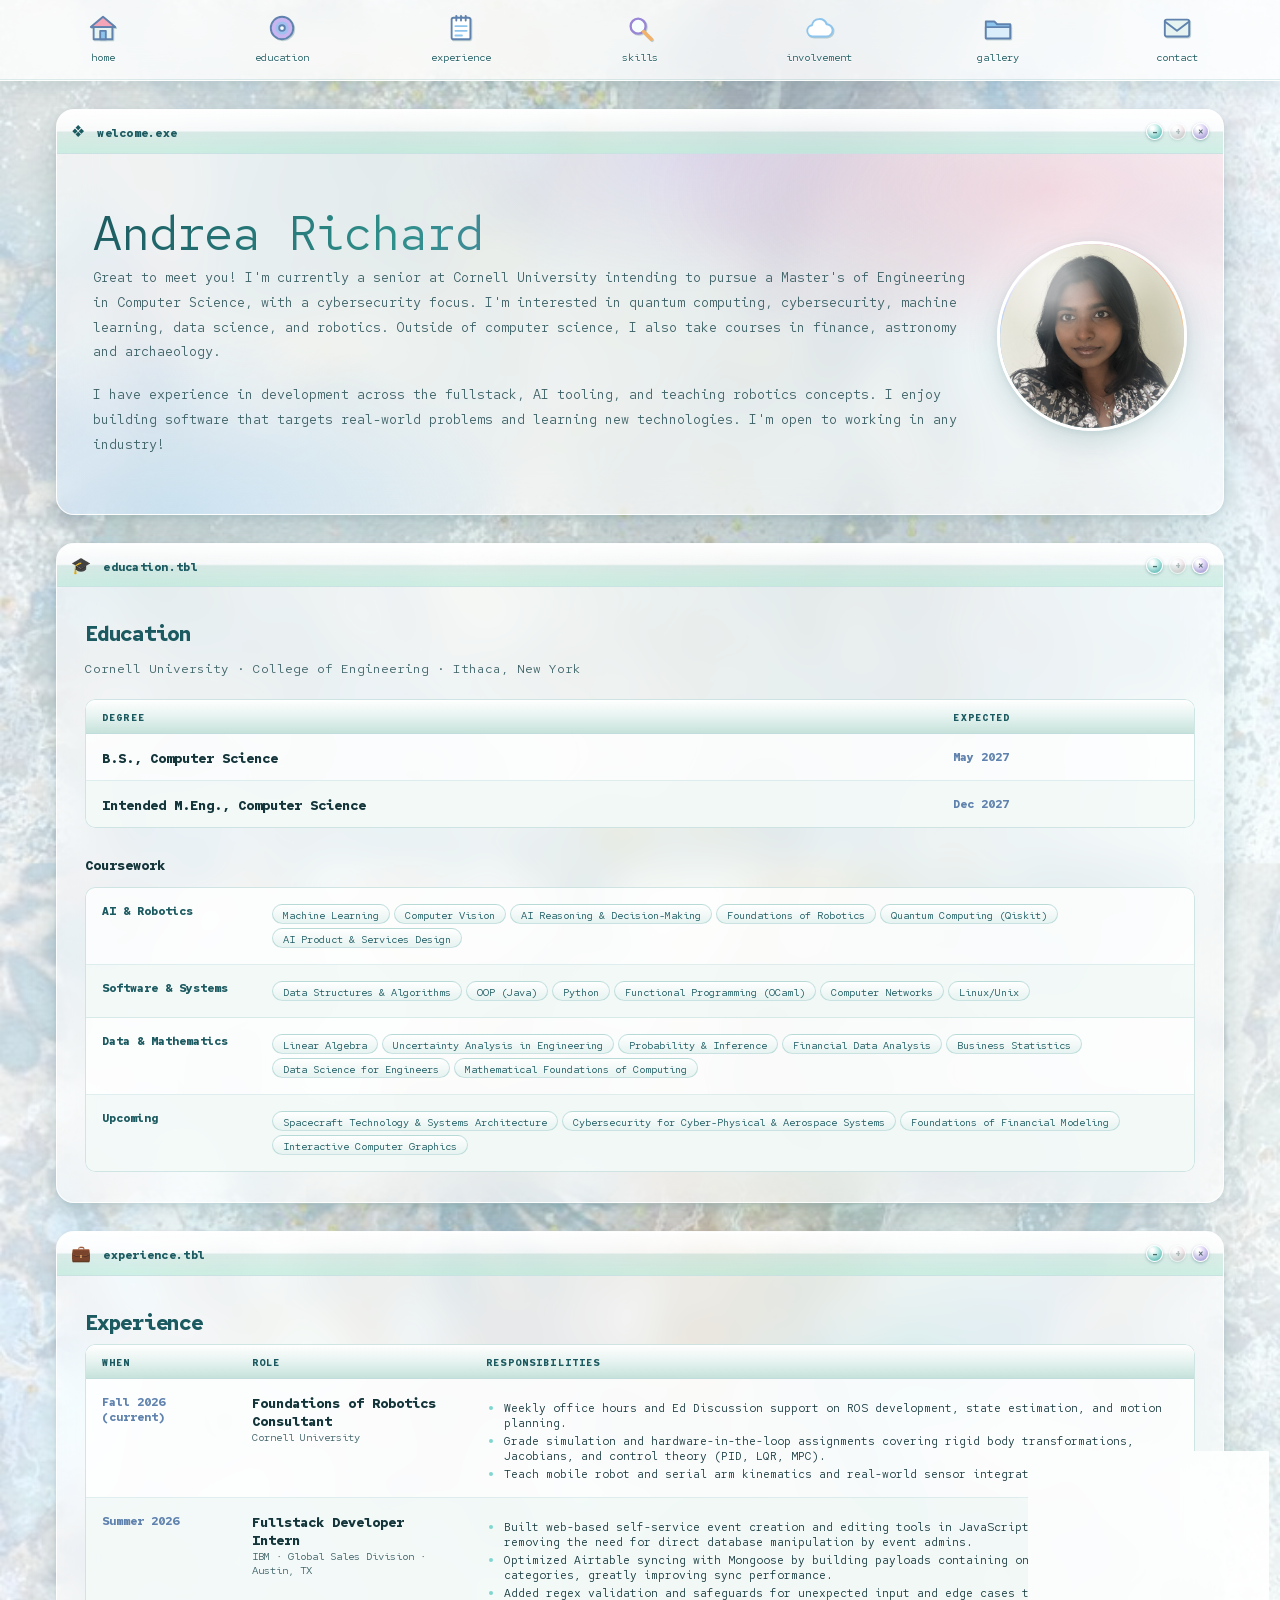
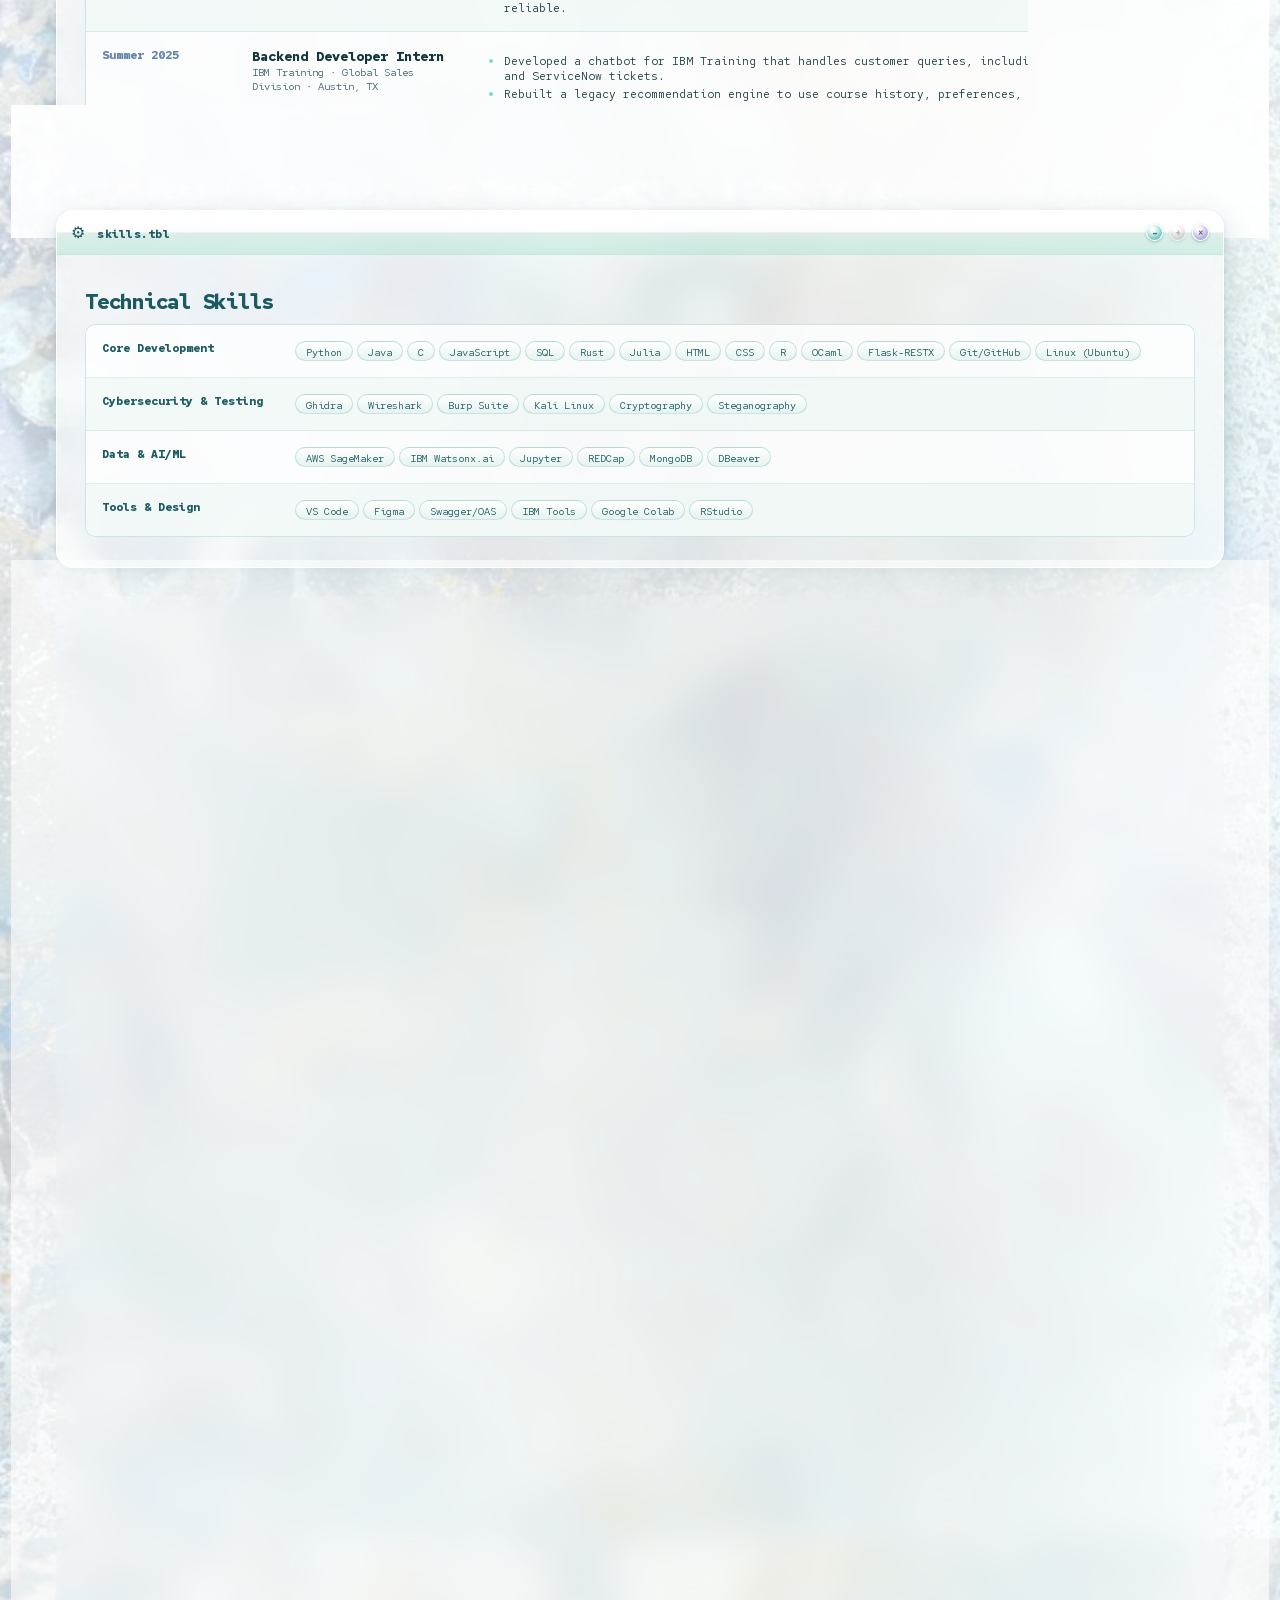
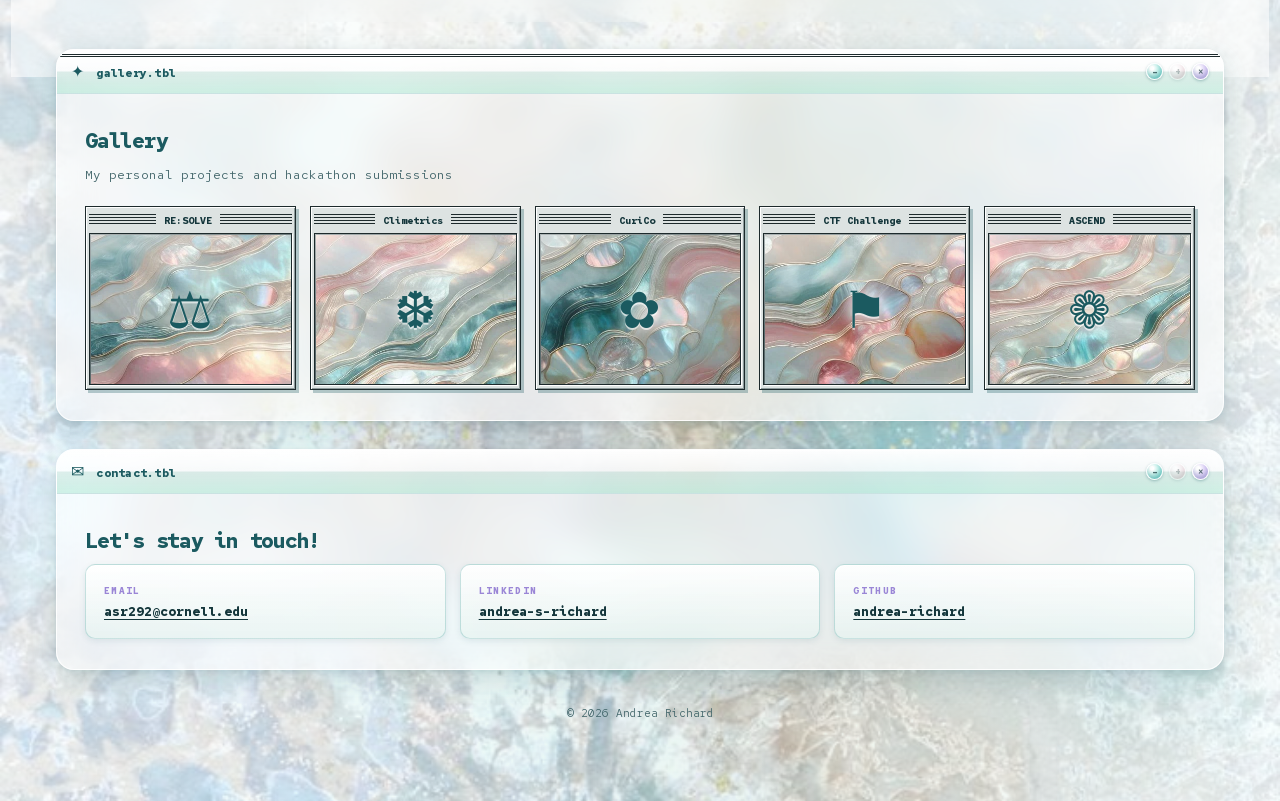
==== index.html @ 6688539b "first iteration of personal website - tabulated sectioning - pretty, self-explanatory ui - scrolling" ====
<p>
  <!doctype html>
  <html lang="en">
  <head>
    <meta charset="utf-8">
    <meta name="viewport" content="width=device-width, initial-scale=1">
    <title>Andrea Richard</title>
    <meta name="description" content="Andrea Richard — Computer Science at Cornell Engineering. AI, robotics, and software.">
    <link rel="preload" href="assets/fonts/CilantroCodeMono-Regular.woff2" as="font" type="font/woff2" crossorigin>
    <link rel="stylesheet" href="styles.css">
  </head>
  <body>
    <div class="bubbles" aria-hidden="true"><span></span><span></span><span></span><span></span><span></span></div>
  
    <!-- Desktop icons -->
      <nav class="desktop" aria-label="Desktop shortcuts">
        <a href="#home" class="dicon"><svg class="ico" viewBox="0 0 32 32" aria-hidden="true"><path d="M3 15 16 4l13 11z" fill="#F4A6B8" stroke="#5F82AE" stroke-width="2" stroke-linejoin="round" stroke-linecap="round"/><rect x="6" y="15" width="20" height="13" fill="#E6F3F0" stroke="#5F82AE" stroke-width="2" stroke-linejoin="round" stroke-linecap="round"/><rect x="13" y="19" width="6" height="9" fill="#8EC5EE" stroke="#5F82AE" stroke-width="2" stroke-linejoin="round" stroke-linecap="round"/></svg><span class="lbl">home</span></a>
        <a href="#education" class="dicon"><svg class="ico" viewBox="0 0 32 32" aria-hidden="true"><circle cx="16" cy="16" r="12" fill="#C9B6F0" stroke="#5F82AE" stroke-width="2" stroke-linejoin="round" stroke-linecap="round"/><circle cx="16" cy="16" r="7" fill="#8EC5EE" stroke="none" opacity=".7"/><circle cx="16" cy="16" r="3" fill="#F7FFFE" stroke="#5F82AE" stroke-width="2" stroke-linejoin="round" stroke-linecap="round"/></svg><span class="lbl">education</span></a>
        <a href="#experience" class="dicon"><svg class="ico" viewBox="0 0 32 32" aria-hidden="true"><rect x="6" y="5" width="20" height="23" rx="2" fill="#fff" stroke="#5F82AE" stroke-width="2" stroke-linejoin="round" stroke-linecap="round"/><path d="M11 3v5M16 3v5M21 3v5" stroke="#5F82AE" stroke-width="2" stroke-linejoin="round" stroke-linecap="round"/><path d="M10 14h12M10 19h12M10 24h7" stroke="#8EC5EE" stroke-width="2" stroke-linecap="round"/></svg><span class="lbl">experience</span></a>
        <a href="#skills" class="dicon"><svg class="ico" viewBox="0 0 32 32" aria-hidden="true"><circle cx="14" cy="14" r="8" fill="#F7FFFE" stroke="#9A86D6" stroke-width="2.5"/><path d="M20 20 28 28" stroke="#F2B26B" stroke-width="4" stroke-linecap="round"/></svg><span class="lbl">skills</span></a>
        <a href="#involvement" class="dicon"><svg class="ico" viewBox="0 0 32 32" aria-hidden="true"><path d="M9 25a6 6 0 0 1-.5-11.9A8 8 0 0 1 24 12a6.5 6.5 0 0 1 0 13z" fill="#fff" stroke="#8EC5EE" stroke-width="2" stroke-linejoin="round"/></svg><span class="lbl">involvement</span></a>
        <a href="#gallery" class="dicon"><svg class="ico" viewBox="0 0 32 32" aria-hidden="true"><path d="M3 9h9l3 3h14v15H3z" fill="#8EC5EE" stroke="#5F82AE" stroke-width="2" stroke-linejoin="round" stroke-linecap="round"/><path d="M3 15h26v12H3z" fill="#D9EDFB" stroke="#5F82AE" stroke-width="2" stroke-linejoin="round" stroke-linecap="round"/></svg><span class="lbl">gallery</span></a>
        <a href="#contact" class="dicon"><svg class="ico" viewBox="0 0 32 32" aria-hidden="true"><rect x="3" y="7" width="26" height="18" rx="2" fill="#E6F3F0" stroke="#5F82AE" stroke-width="2" stroke-linejoin="round" stroke-linecap="round"/><path d="m3 9 13 10L29 9" fill="none" stroke="#5F82AE" stroke-width="2" stroke-linejoin="round" stroke-linecap="round"/></svg><span class="lbl">contact</span></a>
      </nav>
  
    <div class="wrap">
  
      <!-- HOME -->
      <header id="home" class="window hero">
        <div class="titlebar">
          <span class="glyph">❖</span><span class="title">welcome.exe</span>
          <span class="orbs"><button type="button" class="orb min" data-glyph="–" aria-label="Minimize window" title="Minimize"></button><button type="button" class="orb restore" data-glyph="+" aria-label="Reopen window" title="Reopen" disabled></button><button type="button" class="orb close" data-glyph="×" aria-label="Close window" title="Close"></button></span>
        </div>
        <div class="window-body">
          <div>
            <!-- <p class="eyebrow">Computer Science · Cornell Engineering</p> -->
            <h1>Andrea Richard</h1>
            <p class="tagline">Great to meet you!
              I'm currently a senior at Cornell University intending to pursue a Master's of Engineering in Computer Science, with a cybersecurity focus.
              I'm interested in quantum computing, cybersecurity, machine learning, data science, and robotics. Outside of computer science, I also take courses in finance, astronomy and archaeology.
            </p>
            <p class="tagline">I have experience in development across the fullstack, AI tooling, and teaching robotics concepts. I enjoy building software that targets real-world problems and learning new technologies. I'm open to working in any industry!</p>
            <!-- <p class="blurb">Intro blurb placeholder — two or three sentences on who you are, what you build, and what you're looking for next.</p> -->
            <!-- <div class="chips">
              <span class="chip">B.S. May 2027</span>
              <span class="chip lav">M.Eng. Dec 2027</span>
              <span class="chip">Machine Learning</span>
              <span class="chip rose">Robotics</span>
              <span class="chip amb">Cybersecurity</span>
            </div> -->
          </div>
          <div class="portrait"><img src="assets/pfp.jpg" alt="Portrait of Andrea Richard"></div>
        </div>
      </header>
  
      <!-- EDUCATION -->
      <section id="education" class="window">
        <div class="titlebar">
          <span class="glyph">🎓</span><span class="title">education.tbl</span>
          <span class="orbs"><button type="button" class="orb min" data-glyph="–" aria-label="Minimize window" title="Minimize"></button><button type="button" class="orb restore" data-glyph="+" aria-label="Reopen window" title="Reopen" disabled></button><button type="button" class="orb close" data-glyph="×" aria-label="Close window" title="Close"></button></span>
        </div>
        <div class="window-body">
          <h2>Education</h2>
          <p class="section-lede">Cornell University · College of Engineering · Ithaca, New York</p>
  
          <div class="table-scroll">
            <table class="data">
              <thead>
                <tr><th>Degree</th><th>Expected</th></tr>
              </thead>
              <tbody>
                <tr>
                  <td data-label="Degree"><h3>B.S., Computer Science</h3></td>
                  <!-- <td data-label="Focus">College of Engineering</td> -->
                  <td data-label="Expected" class="when">May 2027</td>
                </tr>
                <tr>
                  <td data-label="Degree"><h3>Intended M.Eng., Computer Science</h3></td>
                  <!-- <td data-label="Focus">Accelerated master's program</td> -->
                  <td data-label="Expected" class="when">Dec 2027</td>
                </tr>
              </tbody>
            </table>
          </div>
  
          <h3 style="margin:24px 0 10px">Coursework</h3>
          <div class="table-scroll">
            <table class="data kv">
              <tbody>
                <tr>
                  <th>AI &amp; Robotics</th>
                  <td><span class="pill">Machine Learning</span><span class="pill">Computer Vision</span><span class="pill">AI Reasoning &amp; Decision-Making</span><span class="pill">Foundations of Robotics</span><span class="pill">Quantum Computing (Qiskit)</span><span class="pill">AI Product &amp; Services Design</span></td>
                </tr>
                <tr>
                  <th>Software &amp; Systems</th>
                  <td><span class="pill">Data Structures &amp; Algorithms</span><span class="pill">OOP (Java)</span><span class="pill">Python</span><span class="pill">Functional Programming (OCaml)</span><span class="pill">Computer Networks</span><span class="pill">Linux/Unix</span></td>
                </tr>
                <tr>
                  <th>Data &amp; Mathematics</th>
                  <td><span class="pill">Linear Algebra</span><span class="pill">Uncertainty Analysis in Engineering</span><span class="pill">Probability &amp; Inference</span><span class="pill">Financial Data Analysis</span><span class="pill">Business Statistics</span><span class="pill">Data Science for Engineers</span><span class="pill">Mathematical Foundations of Computing</span></td>
                </tr>
                <tr>
                  <th>Upcoming</th>
                  <td><span class="pill">Spacecraft Technology &amp; Systems Architecture</span><span class="pill">Cybersecurity for Cyber-Physical &amp; Aerospace Systems</span><span class="pill">Foundations of Financial Modeling</span><span class="pill">Interactive Computer Graphics</span></td>
                </tr>
              </tbody>
            </table>
          </div>
          <!-- <p class="blurb">Education blurb placeholder — what drew you to CS, AI, and robotics.</p> -->
        </div>
      </section>
  
      <!-- EXPERIENCE -->
      <section id="experience" class="window">
        <div class="titlebar">
          <span class="glyph">💼</span><span class="title">experience.tbl</span>
          <span class="orbs"><button type="button" class="orb min" data-glyph="–" aria-label="Minimize window" title="Minimize"></button><button type="button" class="orb restore" data-glyph="+" aria-label="Reopen window" title="Reopen" disabled></button><button type="button" class="orb close" data-glyph="×" aria-label="Close window" title="Close"></button></span>
        </div>
        <div class="window-body">
          <h2>Experience</h2>
          <!-- <p class="section-lede">Teaching, internships, and what I shipped.</p> -->
  
          <div class="table-scroll">
            <table class="data">
              <thead>
                <tr><th style="width:150px">When</th><th>Role</th><th>Responsibilities</th></tr>
              </thead>
              <tbody>
                <tr>
                  <td data-label="When" class="when">Fall 2026<br>(current)</td>
                  <td data-label="Role"><h3>Foundations of Robotics Consultant</h3><span class="sub">Cornell University</span></td>
                  <td data-label="Highlights">
                    <ul>
                      <li>Weekly office hours and Ed Discussion support on ROS development, state estimation, and motion planning.</li>
                      <li>Grade simulation and hardware-in-the-loop assignments covering rigid body transformations, Jacobians, and control theory (PID, LQR, MPC).</li>
                      <li>Teach mobile robot and serial arm kinematics and real-world sensor integration.</li>
                    </ul>
                  </td>
                </tr>
                <tr>
                  <td data-label="When" class="when">Summer 2026</td>
                  <td data-label="Role"><h3>Fullstack Developer Intern</h3><span class="sub">IBM · Global Sales Division · Austin, TX</span></td>
                  <td data-label="Highlights">
                    <ul>
                      <li>Built web-based self-service event creation and editing tools in JavaScript and Carbon React, removing the need for direct database manipulation by event admins.</li>
                      <li>Optimized Airtable syncing with Mongoose by building payloads containing only edited event categories, greatly improving sync performance.</li>
                      <li>Added regex validation and safeguards for unexpected input and edge cases to keep data sync reliable.</li>
                    </ul>
                  </td>
                </tr>
                <tr>
                  <td data-label="When" class="when">Summer 2025</td>
                  <td data-label="Role"><h3>Backend Developer Intern</h3><span class="sub">IBM Training · Global Sales Division · Austin, TX</span></td>
                  <td data-label="Highlights">
                    <ul>
                      <li>Developed a chatbot for IBM Training that handles customer queries, including course requests and ServiceNow tickets.</li>
                      <li>Rebuilt a legacy recommendation engine to use course history, preferences, and past ratings.</li>
                      <li>Integrated the engine and chatbot via RESTful APIs using Flask-RESTX, documented with Swagger/OAS and deployed with Waitress.</li>
                    </ul>
                  </td>
                </tr>
              </tbody>
            </table>
          </div>
          <!-- <p class="blurb">Experience blurb placeholder — the through-line connecting teaching, AI tooling, and backend work.</p> -->
        </div>
      </section>
  
      <!-- SKILLS -->
      <section id="skills" class="window">
        <div class="titlebar">
          <span class="glyph">⚙</span><span class="title">skills.tbl</span>
          <span class="orbs"><button type="button" class="orb min" data-glyph="–" aria-label="Minimize window" title="Minimize"></button><button type="button" class="orb restore" data-glyph="+" aria-label="Reopen window" title="Reopen" disabled></button><button type="button" class="orb close" data-glyph="×" aria-label="Close window" title="Close"></button></span>
        </div>
        <div class="window-body">
          <h2>Technical Skills</h2>
          <!-- <p class="section-lede">Languages, tools, and platforms.</p> -->
  
          <div class="table-scroll">
            <table class="data kv">
              <tbody>
                <tr>
                  <th>Core Development</th>
                  <td><span class="pill">Python</span><span class="pill">Java</span><span class="pill">C</span><span class="pill">JavaScript</span><span class="pill">SQL</span><span class="pill">Rust</span><span class="pill">Julia</span><span class="pill">HTML</span><span class="pill">CSS</span><span class="pill">R</span><span class="pill">OCaml</span><span class="pill">Flask-RESTX</span><span class="pill">Git/GitHub</span><span class="pill">Linux (Ubuntu)</span></td>
                </tr>
                <tr>
                  <th>Cybersecurity &amp; Testing</th>
                  <td><span class="pill">Ghidra</span><span class="pill">Wireshark</span><span class="pill">Burp Suite</span><span class="pill">Kali Linux</span><span class="pill">Cryptography</span><span class="pill">Steganography</span></td>
                </tr>
                <tr>
                  <th>Data &amp; AI/ML</th>
                  <td><span class="pill">AWS SageMaker</span><span class="pill">IBM Watsonx.ai</span><span class="pill">Jupyter</span><span class="pill">REDCap</span><span class="pill">MongoDB</span><span class="pill">DBeaver</span></td>
                </tr>
                <tr>
                  <th>Tools &amp; Design</th>
                  <td><span class="pill">VS Code</span><span class="pill">Figma</span><span class="pill">Swagger/OAS</span><span class="pill">IBM Tools</span><span class="pill">Google Colab</span><span class="pill">RStudio</span></td>
                </tr>
              </tbody>
            </table>
          </div>
          <!-- <p class="blurb">Skills blurb placeholder — what you reach for first and what you're learning now.</p> -->
        </div>
      </section>
  
      <!-- INVOLVEMENT -->
      <section id="involvement" class="window">
        <div class="titlebar">
          <span class="glyph">☁</span><span class="title">involvement.tbl</span>
          <span class="orbs"><button type="button" class="orb min" data-glyph="–" aria-label="Minimize window" title="Minimize"></button><button type="button" class="orb restore" data-glyph="+" aria-label="Reopen window" title="Reopen" disabled></button><button type="button" class="orb close" data-glyph="×" aria-label="Close window" title="Close"></button></span>
        </div>
        <div class="window-body">
          <h2>Programs, Extra-Curriculars &amp; Projects</h2>
          <p class="section-lede">My clubs, programs, training, and projects</p>
  
          <div class="table-scroll">
            <table class="data">
              <thead>
                <tr><th style="width:130px">When</th><th>Program</th><th>Details</th></tr>
              </thead>
              <tbody>
                <tr>
                  <td data-label="When" class="when">2026 - Present</td>
                  <td data-label="Program"><h3>AWS Student Builder Group</h3><span class="sub">Founding Member · Cornell</span></td>
                  <td data-label="Details">Helped establish the club's first cohort of student builders; completed cloud fundamentals including hosting a website on AWS.</td>
                </tr>
                <tr>
                  <td data-label="When" class="when">2024 - 2026</td>
                  <td data-label="Program"><h3>Cybersecurity Club</h3><span class="sub">Cornell</span></td>
                  <td data-label="Details">Competes regularly in CTF events; trained in Linux and Kali, with weekly workshops from binary exploitation to cryptography and reverse engineering.</td>
                </tr>
                <tr>
                  <td data-label="When" class="when">2023 - 2025</td>
                  <td data-label="Program"><h3>ASCEND Scholar</h3><span class="sub">Cornell · sponsored by LinkedIn</span></td>
                  <td data-label="Details">Two-year program with mentors from LinkedIn. Team project “Skill Clustering for Workforce Development” used K-Means analysis on education and career outcomes, plus a mock interactive site for exploring job clusters by weighted skills.</td>
                </tr>
                <tr>
                  <td data-label="When" class="when">2024</td>
                  <td data-label="Program"><h3>AI-Driven Science on Supercomputers</h3><span class="sub">Argonne Leadership Computing Facility</span></td>
                  <td data-label="Details">Earned the Advanced ALCF AI for Science on Supercomputers digital badge, with hands-on time on the Polaris and Sophia systems.</td>
                </tr>
              </tbody>
            </table>
          </div>
  
          <h3 style="margin:24px 0 10px">Projects</h3>
          <div class="table-scroll">
            <table class="data">
              <thead>
                <tr><th style="width:110px">Year</th><th>Project</th><th>Details</th></tr>
              </thead>
              <tbody>
                <tr>
                  <td data-label="Year" class="when">2026</td>
                  <td data-label="Project"><h3>Hospitality Hackathon</h3><span class="sub">Cornell University<br>Sponsors: Hilton, Qualtrics, Deloitte</span></td>
                  <td data-label="Details">
                    <ul>
                      <li>Co-developed and built the dashboard for <strong>RE:SOLVE</strong>, a reinforcement-learning triage model trained on guest reviews that scores complaints for severity, guest value, and time pressure and assigns a quadrant on an Eisenhower matrix.</li>
                      <li>Ran NPV analysis on guest surveys from 44 US Hilton and DoubleTree properties plus a hotel P&amp;L to show how the system would make money, projecting a $430K NPV per hotel on a $50K investment over 10 years.</li>
                    </ul>
                  </td>
                </tr>
                <tr>
                  <td data-label="Year" class="when">2025</td>
                  <td data-label="Project"><h3>Food Hackathon</h3><span class="sub">Cornell University</span></td>
                  <td data-label="Details">
                    <ul>
                      <li>Co-developed <strong>Climetrics</strong>, a low-cost, intelligent climate control system for preventing post-harvest food spoilage during transit in developing countries. Built a prototype dashboard displaying real-time temperature/humidity data and produce sensor readings, integrating ML-based decision-making to automatically optimize conditions for detected produce.</li>
                      <li>Created a long-term business model to present to a judge panel.</li>
                    </ul>
                  </td>
                </tr>
                <tr>
                  <td data-label="Year" class="when">2024</td>
                  <td data-label="Project"><h3>Food Hackathon</h3><span class="sub">Cornell University</span></td>
                  <td data-label="Details">
                    <ul>
                      <li>Co-developed <strong>CuriCo</strong>, an AI model that generates complementary ingredient combinations from user inputs based on flavor profile and nutritional value, and built a prototype website that turns them into recipes tailored to diet, restrictions, and budget.</li>
                      <li><a href="https://tinyurl.com/4v4sceux" target="_blank" rel="noopener">Pitch Deck and Demo</a></li>
                    </ul>
                  </td>
                </tr>
                <tr>
                  <td data-label="Year" class="when">2024</td>
                  <td data-label="Project"><h3>Capture the Flag (CTF) Challenge</h3></td>
                  <td data-label="Details">
                    <ul>
                      <li>Designed and coded an HTML/CSS website encoding a Base64-encrypted flag within an image for players to discover.</li>
                    </ul>
                  </td>
                </tr>
              </tbody>
            </table>
          </div>
          <!-- <p class="blurb">Involvement blurb placeholder.</p> -->
        </div>
      </section>
  
      <!-- PROJECTS -->
      <section id="gallery" class="window">
        <div class="titlebar">
          <span class="glyph">✦</span><span class="title">gallery.tbl</span>
          <span class="orbs"><button type="button" class="orb min" data-glyph="–" aria-label="Minimize window" title="Minimize"></button><button type="button" class="orb restore" data-glyph="+" aria-label="Reopen window" title="Reopen" disabled></button><button type="button" class="orb close" data-glyph="×" aria-label="Close window" title="Close"></button></span>
        </div>
        <div class="window-body">
          <h2>Gallery</h2>
          <p class="section-lede">My personal projects and hackathon submissions</p>
  
          <div class="gallery">
            <figure class="shot art-resolve" data-embed="project/resolve.html" data-type="iframe">
              <button type="button" class="shot-btn" aria-haspopup="dialog">
                <span class="shot-bar"><i class="close"></i><b>RE:SOLVE</b><i class="zoom"></i><i class="coll"></i></span>
                <span class="shot-art"><span class="glyph-art">⚖</span></span>
              </button>
              <div class="detail" hidden>
                <h3>RE:SOLVE</h3>
                <span class="sub">2026 · Hospitality Hackathon · Cornell<br>Sponsors: Hilton, Qualtrics, Deloitte</span>
                <p>Co-built a reinforcement-learning triage model that scores guest complaints on severity, guest value, and time pressure, then places each on an Eisenhower matrix. Built a sample dashboard to display the model's output.</p>
                <p>NPV analysis across 44 Hilton and DoubleTree properties projected $430K per hotel on a $50K investment over 10 years.</p>
              </div>
            </figure>
  
            <figure class="shot art-climetrics" data-embed="project/climetrics.html" data-type="iframe">
              <button type="button" class="shot-btn" aria-haspopup="dialog">
                <span class="shot-bar"><i class="close"></i><b>Climetrics</b><i class="zoom"></i><i class="coll"></i></span>
                <span class="shot-art"><span class="glyph-art">❆</span></span>
              </button>
              <div class="detail" hidden>
                <h3>Climetrics</h3>
                <span class="sub">2025 · Food Hackathon · Cornell</span>
                <p>Low-cost, intelligent climate control for preventing post-harvest spoilage in transit in developing countries. Prototype dashboard shows real-time temperature, humidity, and produce sensor readings, with ML-based decisions that optimize conditions per produce type. Presented a long-term business model to a judge panel.</p>
                <p><em>Note: This demo has simulated data.</em></p>
              </div>
            </figure>
  
            <figure class="shot art-curico" data-embed="project/curico.png" data-type="img">
              <button type="button" class="shot-btn" aria-haspopup="dialog">
                <span class="shot-bar"><i class="close"></i><b>CuriCo</b><i class="zoom"></i><i class="coll"></i></span>
                <span class="shot-art"><span class="glyph-art">✿</span></span>
              </button>
              <div class="detail" hidden>
                <h3>CuriCo</h3>
                <span class="sub">2024 · Food Hackathon · Cornell</span>
                <p>AI model that generates complementary ingredient combinations by flavor profile and nutritional value, with a prototype site that turns them into recipes tailored to diet, restrictions, and budget.</p>
                <p><em>Note: The site has been deactivated.</em></p>
              </div>
            </figure>
  
            <figure class="shot art-ctf" data-embed="https://andrea-richard.github.io/CTF-Challenge/" data-type="iframe">
              <button type="button" class="shot-btn" aria-haspopup="dialog">
                <span class="shot-bar"><i class="close"></i><b>CTF Challenge</b><i class="zoom"></i><i class="coll"></i></span>
                <span class="shot-art"><span class="glyph-art">⚑</span></span>
              </button>
              <div class="detail" hidden>
                <h3>CTF Challenge</h3>
                <span class="sub">2024 · Capture the Flag</span>
                <p>Designed and coded an HTML/CSS website that hides a Base64-encoded flag inside an image for players to discover. Try it out below!</p>
                <p>Hint: Save the image and decode it online! You'll need both an image and Base64 decoder.</p>
              </div>
            </figure>
  
            <figure class="shot art-clusters" data-embed="project/clusterly.html" data-type="iframe">
              <button type="button" class="shot-btn" aria-haspopup="dialog">
                <span class="shot-bar"><i class="close"></i><b>ASCEND</b><i class="zoom"></i><i class="coll"></i></span>
                <span class="shot-art"><span class="glyph-art">❁</span></span>
              </button>
              <div class="detail" hidden>
                <h3>ASCEND</h3>
                <span class="sub">2023 – 2025 · ASCEND Scholar · Cornell &amp; LinkedIn</span>
                <p>Team project “Skill Clustering for Workforce Development”: K-Means analysis of education level and career outcomes, plus a mock public-facing interactive site where users explore job clusters by weighted skills and get adjacent job suggestions.</p>
              </div>
            </figure>
  
          </div>
        </div>
      </section>
  
      <!-- CONTACT -->
      <section id="contact" class="window">
        <div class="titlebar">
          <span class="glyph">✉</span><span class="title">contact.tbl</span>
          <span class="orbs"><button type="button" class="orb min" data-glyph="–" aria-label="Minimize window" title="Minimize"></button><button type="button" class="orb restore" data-glyph="+" aria-label="Reopen window" title="Reopen" disabled></button><button type="button" class="orb close" data-glyph="×" aria-label="Close window" title="Close"></button></span>
        </div>
        <div class="window-body">
          <h2>Let's stay in touch!</h2>
          <!-- <p class="section-lede">Links will be added later.</p> -->
          <div class="contact-grid">
            <div class="contact-card"><small>Email</small><a href="mailto:asr292@cornell.edu">asr292@cornell.edu</a></div>
            <div class="contact-card"><small>LinkedIn</small><a href="https://www.linkedin.com/in/andrea-s-richard/" target="_blank" rel="noopener">andrea-s-richard</a></div>
            <div class="contact-card"><small>GitHub</small><a href="https://github.com/andrea-richard" target="_blank" rel="noopener">andrea-richard</a></div>
          </div>
          <!-- <p class="blurb">Closing blurb placeholder — what kinds of opportunities or conversations you welcome.</p> -->
        </div>
      </section>
  
      <div id="empty" class="window empty" hidden>
        <div class="window-body">All windows are closed! Click any icon to reopen one.</div>
      </div>
  
      <footer>© 2026 Andrea Richard</footer>
    </div>
  
    <!-- Project viewer popup -->
    <dialog id="viewer" class="viewer" aria-labelledby="viewer-title">
      <div class="titlebar">
        <span class="glyph">✦</span><span class="title" id="viewer-title">project.exe</span>
        <span class="orbs"><button type="button" class="orb close" data-glyph="×" aria-label="Close" data-close></button></span>
      </div>
      <div class="viewer-body">
        <div class="viewer-info"></div>
        <div class="embed-frame"></div>
      </div>
    </dialog>
  
    <script>
      // Project gallery popup with embedded work
      (function () {
        var dlg = document.getElementById('viewer');
        var info = dlg.querySelector('.viewer-info');
        var frame = dlg.querySelector('.embed-frame');
        var title = document.getElementById('viewer-title');
        document.querySelectorAll('.shot').forEach(function (shot) {
          shot.querySelector('.shot-btn').addEventListener('click', function () {
            info.innerHTML = shot.querySelector('.detail').innerHTML;
            title.textContent = shot.querySelector('.shot-bar b').textContent;
            var src = shot.dataset.embed;
            frame.innerHTML = '';
            var el = document.createElement(shot.dataset.type === 'img' ? 'img' : 'iframe');
            el.src = src;
            if (el.tagName === 'IFRAME') { el.title = title.textContent; el.loading = 'lazy'; } else { el.alt = title.textContent; }
            frame.appendChild(el);
            dlg.showModal();
          });
        });
        dlg.addEventListener('click', function (e) {
          if (e.target === dlg || e.target.hasAttribute('data-close')) dlg.close();
        });
        dlg.addEventListener('close', function () { frame.innerHTML = ''; }); // stop embeds when closed
      })();
  
      // Desktop icons: click selects, then opens (reopens a closed window and jumps to it)
      (function () {
        document.querySelectorAll('.dicon').forEach(function (a) {
          a.addEventListener('click', function () {
            document.querySelectorAll('.dicon.sel').forEach(function (s) { s.classList.remove('sel'); });
            a.classList.add('sel');
            var w = document.getElementById(a.getAttribute('href').slice(1));
            if (w) { w.classList.remove('closed'); if (w.setMin) w.setMin(false); }
          });
        });
        document.addEventListener('click', function (e) {
          if (!e.target.closest('.dicon')) document.querySelectorAll('.dicon.sel').forEach(function (s) { s.classList.remove('sel'); });
        });
      })();
  
      // Window controls: minimize collapses the body, close hides the window.
      // Clicking its desktop icon reopens a closed window.
      (function () {
        var wins = Array.prototype.slice.call(document.querySelectorAll('.window[id]:not(.empty)'));
        var empty = document.getElementById('empty');
        function refreshEmpty() {
          empty.hidden = wins.some(function (w) { return !w.classList.contains('closed'); });
        }
        wins.forEach(function (w) {
          var minBtn = w.querySelector('.orb.min');
          var restoreBtn = w.querySelector('.orb.restore');
          function setMin(min) {
            w.classList.toggle('minimized', min);
            minBtn.disabled = min;
            restoreBtn.disabled = !min;
          }
          w.setMin = setMin;
          minBtn.addEventListener('click', function () { setMin(true); });
          restoreBtn.addEventListener('click', function () { setMin(false); });
          w.querySelector('.orb.close').addEventListener('click', function () {
            w.classList.add('closed');
            refreshEmpty();
          });
        });
        document.querySelectorAll('.dicon').forEach(function (a) {
          a.addEventListener('click', refreshEmpty);
        });
      })();
    </script>
  </body>
  </html>
</p>
---- styles.css ----
/* ==========================================================
   Opal Frutiger Aero — personal homepage
   ========================================================== */

:root {
  /* Milky bases */
  --pearl: #F7FFFE;
  --mist: #C6E2DA;
  --frost: #E6F3F0;
  --silver: #B9C7C9;

  /* Iridescent cools */
  --aqua: #7FD6D0;
  --seafoam: #A8E6CF;
  --teal: #2F8F8B;
  --teal-deep: #1B5A60;
  --sky: #8EC5EE;
  --slate: #5F82AE;

  /* Prismatic accents */
  --rose: #F4A6B8;
  --lavender: #C9B6F0;
  --violet: #9A86D6;
  --amber: #F2B26B;
  --fire: #E8704F;

  --ink: #14363B;
  --ink-soft: #3F6368;

  --glass: rgba(255, 255, 255, 0.58);
  --glass-strong: rgba(255, 255, 255, 0.78);
  --glass-edge: rgba(255, 255, 255, 0.85);
  --shadow: 0 10px 30px rgba(27, 90, 96, 0.18), 0 2px 6px rgba(27, 90, 96, 0.1);

  --radius: 18px;
  --radius-sm: 10px;
  --font: "Cilantro Code Mono", ui-monospace, "Cascadia Mono", Consolas, monospace;
  --pixel: var(--font);
}

@font-face {
  font-family: "Cilantro Code Mono";
  src: url("assets/fonts/CilantroCodeMono-Regular.woff2") format("woff2");
  font-weight: 400;
  font-style: normal;
  font-display: swap;
}
@font-face {
  font-family: "Cilantro Code Mono";
  src: url("assets/fonts/CilantroCodeMono-Bold.woff2") format("woff2");
  font-weight: 700;
  font-style: normal;
  font-display: swap;
}



* { box-sizing: border-box; }

html { scroll-behavior: smooth; scroll-padding-top: 84px; }

body {
  margin: 0;
  font-family: var(--font);
  color: var(--ink);
  line-height: 1.55;
  background-color: var(--pearl);
  background-image:
    linear-gradient(90deg, rgba(247,255,254,.55), rgba(198,226,218,.35) 60%, rgba(247,255,254,.7)),
    url("assets/bgrd.webp");
  background-size: contain;
  background-attachment: scroll;
  background-position: center;
  -webkit-font-smoothing: antialiased;
}

/* Soft drifting bubbles */
.bubbles { position: fixed; inset: 0; pointer-events: none; z-index: 0; overflow: hidden; }
.bubbles span {
  position: absolute;
  bottom: -120px;
  border-radius: 50%;
  background:
    radial-gradient(circle at 30% 28%, rgba(255,255,255,.95) 0 8%, rgba(255,255,255,0) 28%),
    radial-gradient(circle at 60% 70%, rgba(244,166,184,.35), rgba(142,197,238,.25) 55%, rgba(168,230,207,.3));
  border: 1px solid rgba(255,255,255,.7);
  box-shadow: inset 0 0 14px rgba(255,255,255,.55), 0 4px 14px rgba(95,130,174,.15);
  animation: rise linear infinite;
  opacity: .8;
}
.bubbles span:nth-child(1) { left: 6%;  width: 46px; height: 46px; animation-duration: 26s; }
.bubbles span:nth-child(2) { left: 22%; width: 90px; height: 90px; animation-duration: 38s; animation-delay: -12s; }
.bubbles span:nth-child(3) { left: 48%; width: 34px; height: 34px; animation-duration: 22s; animation-delay: -6s; }
.bubbles span:nth-child(4) { left: 71%; width: 70px; height: 70px; animation-duration: 34s; animation-delay: -20s; }
.bubbles span:nth-child(5) { left: 90%; width: 40px; height: 40px; animation-duration: 28s; animation-delay: -3s; }
@keyframes rise {
  to { transform: translateY(-120vh) translateX(30px); }
}

/* ---------- Layout ---------- */
.wrap {
  position: relative;
  z-index: 1;
  max-width: 1200px;
  margin: 0 auto;
  padding: 28px 16px 64px;
}

/* ---------- Glass window ---------- */
.window {
  background: var(--glass);
  -webkit-backdrop-filter: blur(18px) saturate(1.3);
  backdrop-filter: blur(18px) saturate(1.3);
  border: 1px solid var(--glass-edge);
  border-radius: var(--radius);
  box-shadow: var(--shadow), inset 0 1px 0 rgba(255,255,255,.9);
  overflow: hidden;
  margin-bottom: 28px;
}

.titlebar {
  display: flex;
  align-items: center;
  gap: 12px;
  padding: 9px 14px;
  font-size: .85rem;
  font-weight: 600;
  letter-spacing: .02em;
  color: var(--teal-deep);
  background:
    linear-gradient(180deg, rgba(255,255,255,.95) 0%, rgba(255,255,255,.55) 48%, rgba(198,226,218,.55) 52%, rgba(168,230,207,.5) 100%);
  border-bottom: 1px solid rgba(47,143,139,.25);
}
.titlebar .glyph { font-size: 1rem; }
.titlebar .title { flex: 1; }

.window-body { padding: 26px 28px 30px; }

/* ---------- Sticky tab nav ---------- */
.tabs {
  position: sticky;
  top: 10px;
  z-index: 10;
  display: flex;
  gap: 6px;
  padding: 8px;
  margin-bottom: 28px;
  overflow-x: auto;
  scrollbar-width: none;
  background: var(--glass-strong);
  -webkit-backdrop-filter: blur(16px);
  backdrop-filter: blur(16px);
  border: 1px solid var(--glass-edge);
  border-radius: 999px;
  box-shadow: var(--shadow), inset 0 1px 0 #fff;
}
.tabs::-webkit-scrollbar { display: none; }
.tabs a {
  flex: 0 0 auto;
  padding: 8px 18px;
  border-radius: 999px;
  font-size: .88rem;
  font-weight: 600;
  color: var(--ink-soft);
  text-decoration: none;
  border: 1px solid transparent;
  transition: background .2s, color .2s, box-shadow .2s;
}
.tabs a:hover { background: rgba(255,255,255,.8); color: var(--teal-deep); }
.tabs a.active {
  color: var(--teal-deep);
  /* clear glass: faint tint, bright top gloss, soft rim */
  background:
    linear-gradient(180deg, rgba(255,255,255,.65) 0%, rgba(255,255,255,.12) 50%, rgba(255,255,255,.04) 51%, rgba(142,197,238,.14) 100%);
  -webkit-backdrop-filter: blur(6px) saturate(1.4);
  backdrop-filter: blur(6px) saturate(1.4);
  border-color: rgba(255,255,255,.9);
  box-shadow:
    inset 0 1px 0 rgba(255,255,255,.95),
    inset 0 -1px 0 rgba(95,130,174,.25),
    0 0 0 1px rgba(47,143,139,.18),
    0 4px 10px rgba(47,143,139,.18);
}

/* ---------- Hero ---------- */
.hero .window-body {
  display: grid;
  grid-template-columns: 1fr auto;
  gap: 32px;
  align-items: center;
  padding: 44px 36px 40px;
  background:
    radial-gradient(600px 240px at 85% 10%, rgba(244,166,184,.35), transparent 70%),
    radial-gradient(500px 260px at 10% 100%, rgba(142,197,238,.35), transparent 70%),
    radial-gradient(400px 200px at 55% 0%, rgba(201,182,240,.3), transparent 70%);
}
.eyebrow {
  display: inline-block;
  margin: 0 0 10px;
  padding: 4px 14px;
  font-size: .78rem;
  font-weight: 700;
  letter-spacing: .12em;
  text-transform: uppercase;
  color: var(--teal-deep);
  background: linear-gradient(180deg, #fff, var(--frost));
  border: 1px solid rgba(47,143,139,.3);
  border-radius: 999px;
}
h1 {
  margin: 0 0 6px;
  font-size: clamp(2.4rem, 6vw, 3.8rem);
  line-height: 1.05;
  font-weight: 300;
  letter-spacing: -.01em;
  background: linear-gradient(100deg, var(--teal-deep) 0%, var(--teal) 35%, var(--slate) 65%, var(--violet) 100%);
  -webkit-background-clip: text;
  background-clip: text;
  color: transparent;
}
h1 strong { font-weight: 700; }
.tagline { margin: 0 0 18px; font-size: 1.15rem; color: var(--ink-soft); }
.chips { display: flex; flex-wrap: wrap; gap: 8px; margin-top: 18px; }
.chip {
  padding: 5px 14px;
  font-size: .82rem;
  font-weight: 600;
  color: var(--teal-deep);
  background: linear-gradient(180deg, #fff 0%, var(--frost) 100%);
  border: 1px solid rgba(47,143,139,.28);
  border-radius: 999px;
  box-shadow: inset 0 1px 0 #fff, 0 1px 3px rgba(27,90,96,.12);
}
.chip.rose { background: linear-gradient(180deg, #fff, #fde3ea); border-color: rgba(232,112,79,.3); color: #8a3f4d; }
.chip.lav  { background: linear-gradient(180deg, #fff, #ece5fb); border-color: rgba(154,134,214,.4); color: #55468f; }
.chip.amb  { background: linear-gradient(180deg, #fff, #fcebd3); border-color: rgba(242,178,107,.5); color: #8a5a1c; }

/* Portrait placeholder as a glossy orb */
.portrait {
  width: 190px; height: 190px;
  display: grid; place-items: center;
  text-align: center;
  padding: 18px;
  font-size: .78rem;
  font-weight: 600;
  color: var(--ink-soft);
  border-radius: 50%;
  border: 3px solid #fff;
  background:
    radial-gradient(circle at 30% 22%, rgba(255,255,255,.95) 0 10%, rgba(255,255,255,0) 32%),
    conic-gradient(from 200deg, var(--aqua), var(--sky), var(--lavender), var(--rose), var(--amber), var(--seafoam), var(--aqua));
  box-shadow: var(--shadow), inset 0 -10px 24px rgba(255,255,255,.4);
}
.portrait span { background: rgba(255,255,255,.7); padding: 6px 10px; border-radius: 8px; }

/* ---------- Typography ---------- */
h2 {
  margin: 0 0 4px;
  font-size: 1.6rem;
  font-weight: 600;
  color: var(--teal-deep);
}
.section-lede { margin: 0 0 20px; color: var(--ink-soft); font-size: .95rem; }
h3 { margin: 0; font-size: 1.02rem; font-weight: 700; color: var(--ink); }
.sub { display: block; font-size: .86rem; font-weight: 500; color: var(--ink-soft); }

/* Blurb placeholder */
.blurb {
  margin: 14px 0 0;
  padding: 12px 16px;
  font-size: .9rem;
  font-style: italic;
  color: var(--ink-soft);
  background: repeating-linear-gradient(135deg, rgba(255,255,255,.55) 0 10px, rgba(230,243,240,.55) 10px 20px);
  border: 1.5px dashed rgba(47,143,139,.45);
  border-radius: var(--radius-sm);
}
.blurb::before {
  content: "✎ BLURB";
  display: inline-block;
  margin-right: 10px;
  font-style: normal;
  font-size: .68rem;
  font-weight: 800;
  letter-spacing: .12em;
  color: var(--violet);
}

/* ---------- Tables ---------- */
.table-scroll { overflow-x: auto; border-radius: var(--radius-sm); }
table.data {
  width: 100%;
  border-collapse: separate;
  border-spacing: 0;
  background: var(--glass-strong);
  border: 1px solid rgba(47,143,139,.22);
  border-radius: var(--radius-sm);
  overflow: hidden;
  font-size: .93rem;
}
table.data thead th {
  padding: 10px 16px;
  text-align: left;
  font-size: .74rem;
  font-weight: 700;
  letter-spacing: .1em;
  text-transform: uppercase;
  color: var(--teal-deep);
  background: linear-gradient(180deg, #fff 0%, var(--frost) 50%, var(--mist) 100%);
  border-bottom: 1px solid rgba(47,143,139,.3);
}
table.data td, table.data tbody th {
  padding: 14px 16px;
  text-align: left;
  vertical-align: top;
  border-bottom: 1px solid rgba(47,143,139,.14);
}
table.data tbody tr:last-child > * { border-bottom: 0; }
table.data tbody tr:nth-child(even) { background: rgba(230,243,240,.45); }
table.data tbody tr { transition: background .2s; }
table.data tbody tr:hover { background: rgba(168,230,207,.3); }
table.data .when { white-space: nowrap; font-weight: 600; color: var(--slate); }
table.data ul { margin: 6px 0 0; padding-left: 18px; }
table.data li { margin: 3px 0; }
table.data li::marker { color: var(--aqua); }

/* Compact key/value table */
table.kv th { width: 170px; white-space: nowrap; color: var(--teal-deep); font-weight: 700; }

/* ---------- Pills inside tables ---------- */
.pill {
  display: inline-block;
  margin: 2px 4px 2px 0;
  padding: 2px 10px;
  font-size: .8rem;
  font-weight: 600;
  color: var(--teal-deep);
  background: linear-gradient(180deg, #fff, var(--frost));
  border: 1px solid rgba(47,143,139,.25);
  border-radius: 999px;
}

/* ---------- Contact ---------- */
.contact-grid {
  display: grid;
  grid-template-columns: repeat(auto-fit, minmax(210px, 1fr));
  gap: 14px;
  margin-top: 6px;
}
.contact-card {
  padding: 16px 18px;
  background: linear-gradient(180deg, rgba(255,255,255,.95), rgba(230,243,240,.7));
  border: 1px solid rgba(47,143,139,.25);
  border-radius: var(--radius-sm);
  box-shadow: inset 0 1px 0 #fff, 0 2px 6px rgba(27,90,96,.1);
}
.contact-card small {
  display: block;
  font-size: .7rem; font-weight: 800; letter-spacing: .12em; text-transform: uppercase;
  color: var(--violet);
}
.contact-card span { word-break: break-all; font-weight: 600; }

footer { text-align: center; font-size: .82rem; color: var(--ink-soft); padding-top: 4px; }

/* ---------- Responsive ---------- */
@media (max-width: 720px) {
  .window-body { padding: 20px 16px 24px; }
  .hero .window-body { grid-template-columns: 1fr; padding: 28px 18px; }
  .portrait { width: 140px; height: 140px; order: -1; }

  /* Stack table rows into cards */
  table.data thead { display: none; }
  table.data, table.data tbody, table.data tr, table.data td, table.data tbody th { display: block; width: 100%; }
  table.data td, table.data tbody th { border-bottom: 0; padding: 6px 14px; }
  table.data tbody tr { padding: 8px 0; border-bottom: 1px solid rgba(47,143,139,.2); }
  table.data td[data-label]::before {
    content: attr(data-label);
    display: block;
    font-size: .68rem; font-weight: 800; letter-spacing: .1em; text-transform: uppercase;
    color: var(--violet);
  }
  table.kv th { width: auto; padding-bottom: 0; }
}

@media (prefers-reduced-motion: reduce) {
  html { scroll-behavior: auto; }
  .bubbles span { animation: none; display: none; }
}

/* ---------- Pixel/code typography + window controls (kept last so they win) ---------- */
/* Pixel face for headings and UI chrome (VT323 only ships one weight) */
h1, h2, h3, .titlebar, .tabs a, .eyebrow, .chip, .pill, .contact-card small,
table.data thead th, .blurb::before, .portrait {
  font-family: var(--pixel);
  font-synthesis: none;
}
h1 { font-weight: 400 !important; font-size: clamp(2.2rem, 6.5vw, 3.6rem) !important; letter-spacing: -.02em !important; }
h1 strong { font-weight: 700; }
h2 { font-size: 1.55rem; font-weight: 700; letter-spacing: -.01em; }
h3 { font-size: 1rem; font-weight: 700; }
.titlebar { font-size: .85rem; font-weight: 600; letter-spacing: .02em; }
.tabs a { font-size: .85rem; font-weight: 600; padding: 8px 18px; }
.eyebrow { font-size: .74rem; font-weight: 700; }
.chip, .pill { font-size: .78rem; font-weight: 400; }
.contact-card small { font-size: .7rem; font-weight: 700; }
table.data thead th { font-size: .72rem; font-weight: 700; }
.blurb::before { font-size: .68rem; font-weight: 700; }
.portrait { font-size: .8rem; font-weight: 700; }
.tagline { font-size: 1rem; }
.sub { font-size: .8rem; }
table.data { font-size: .85rem; }
body { font-size: 15px; }

/* Window buttons: glossy opal pearls */
.orbs { display: flex; gap: 6px; align-items: center; }
.orb {
  position: relative;
  width: 17px; height: 17px; padding: 0; cursor: pointer;
  border-radius: 50%;
  border: 1px solid rgba(255,255,255,.95);
  box-shadow: inset 0 -3px 5px rgba(27,90,96,.18), 0 1px 3px rgba(27,90,96,.35);
  font: 700 11px/1 var(--font);
  color: rgba(20,54,59,.7);
  display: inline-grid; place-items: center;
  transition: transform .15s, filter .15s, opacity .15s;
}
.orb::before { content: attr(data-glyph); }
.orb:hover:not(:disabled) { transform: scale(1.2); filter: brightness(1.07); }
.orb:focus-visible { outline: 2px solid var(--teal-deep); outline-offset: 2px; }
.orb:disabled { opacity: .4; cursor: default; filter: grayscale(.4); }
.orb.min     { background: radial-gradient(circle at 32% 28%, #fff 0 12%, #c8f1ec 40%, var(--aqua) 75%, var(--teal)); }
.orb.restore { background: radial-gradient(circle at 32% 28%, #fff 0 12%, #fde3ea 40%, var(--rose) 75%, #d88aa0); }
.orb.close   { background: radial-gradient(circle at 32% 28%, #fff 0 12%, #e6dcfa 40%, var(--lavender) 75%, var(--violet)); }

.window.closed { display: none; }
.window.minimized .window-body { display: none; }
.window.minimized .titlebar { border-bottom: 0; }
.empty .window-body { text-align: center; font-size: .95rem; color: var(--ink-soft); }
.empty[hidden] { display: none; }

/* ==========================================================
   Gallery, viewer popup, desktop icons
   ========================================================== */

/* Gallery: uniform classic-Mac-style windows */
.gallery {
  display: grid;
  grid-template-columns: repeat(auto-fill, minmax(200px, 1fr));
  gap: 26px 22px;
}
.shot { margin: 0; }
.shot-btn {
  display: block; width: 100%; padding: 0 0 4px; text-align: left; cursor: pointer;
  font: inherit; color: inherit;
  background: #dde3e2;
  border: 1px solid #1d2a2c;
  border-radius: 0;
  box-shadow:
    inset 1px 1px 0 #fff, inset -1px -1px 0 #8d9a9b,
    3px 3px 0 rgba(27,90,96,.3);
  transition: transform .2s, box-shadow .2s;
}
.shot-btn:hover, .shot-btn:focus-visible {
  transform: translate(-2px, -3px);
  box-shadow: inset 1px 1px 0 #fff, inset -1px -1px 0 #8d9a9b, 6px 7px 0 rgba(27,90,96,.3);
}
.shot-btn:focus-visible { outline: 2px solid var(--teal-deep); outline-offset: 3px; }

/* title bar: pinstripes, close box left, zoom/collapse boxes right, centered name */
.shot-bar {
  display: flex; align-items: center; gap: 5px;
  height: 20px; margin: 3px 3px 0; padding: 0 4px;
  background: repeating-linear-gradient(180deg, #1d2a2c 0 0.5px, #dde3e2 1px 3px);
  background-size: 100% 11px; background-position: 0 4px; background-repeat: no-repeat;
  font-family: var(--pixel); font-size: .74rem; color: #14363b;
}
.shot-bar b {
  margin: 0 auto; padding: 0 8px; font-weight: 700; line-height: 18px;
  background: #dde3e2; white-space: nowrap; overflow: hidden; text-overflow: ellipsis; max-width: 70%;
}
/* .shot-bar i {
  flex: none; position: relative; width: 12px; height: 12px;
  background: #eef2f1; border: 1px solid #1d2a2c;
  box-shadow: inset 1px 1px 0 #fff, inset -1px -1px 0 #aab6b7;
} */
.shot-bar i.zoom::before { content: ""; position: absolute; right: 1px; top: 1px; width: 5px; height: 5px; border: 1px solid #1d2a2c; border-width: 0 1px 1px 0; }
.shot-bar i.coll::before { content: ""; position: absolute; left: 2px; right: 2px; top: 4px; height: 1px; background: #1d2a2c; box-shadow: 0 2px 0 #1d2a2c; }

/* inset image area */
.shot-art {
  position: relative; display: grid; place-items: center;
  aspect-ratio: 4 / 3; margin: 3px 3px 0;
  overflow: hidden;
  background: var(--art-bg);
  border: 1px solid #1d2a2c;
  box-shadow: inset 1px 1px 0 #5c6b6d, 1px 1px 0 #fff;
}
.shot-art::before { /* glossy sheen */
  content: ""; position: absolute; inset: 0;
  background: linear-gradient(160deg, rgba(255,255,255,.5) 0%, rgba(255,255,255,0) 45%);
}
.shot-art::after { /* sparkles */
  /* content: "✦"; position: absolute; top: 10%; right: 10%; */
  font-size: 1.1rem; color: rgba(255,255,255,.9);
  text-shadow: -80px 50px 0 rgba(255,255,255,.65), -30px 95px 0 rgba(255,255,255,.45);
}
.glyph-art {
  position: relative; font-size: 3.2rem; color: rgba(255,255,255,.95);
  text-shadow: 0 3px 14px rgba(27,90,96,.35);
  transition: transform .3s;
}
.shot-btn:hover .glyph-art { transform: scale(1.12) rotate(-6deg); }

.art-resolve    { --art-bg: linear-gradient(135deg, var(--sky), var(--lavender) 60%, var(--rose)); }
.art-climetrics { --art-bg: linear-gradient(160deg, var(--aqua), var(--sky) 70%, #dff3ff); }
.art-curico     { --art-bg: linear-gradient(160deg, var(--amber), var(--rose) 60%, var(--lavender)); }
.art-ctf        { --art-bg: linear-gradient(135deg, var(--teal-deep), var(--slate) 55%, var(--violet)); }
.art-clusters   { --art-bg: linear-gradient(135deg, var(--seafoam), var(--aqua) 50%, var(--lavender)); }

/* Viewer popup */
.viewer {
  width: min(960px, calc(100vw - 32px));
  padding: 0; border: 1px solid var(--glass-edge); border-radius: var(--radius);
  background: rgba(247,255,254,.92);
  -webkit-backdrop-filter: blur(18px); backdrop-filter: blur(18px);
  box-shadow: 0 24px 60px rgba(27,90,96,.35), inset 0 1px 0 #fff;
  color: var(--ink); font-family: var(--font);
  overflow: hidden;
}
.viewer::backdrop { background: rgba(95,130,174,.35); -webkit-backdrop-filter: blur(5px); backdrop-filter: blur(5px); }
.viewer[open] { animation: pop .22s ease-out; }
@keyframes pop { from { opacity: 0; transform: scale(.94) translateY(8px); } }
.viewer-body { padding: 22px 24px 20px; }
.viewer-info h3 { font-size: 1.3rem; }
.viewer-info p { margin: 12px 0 0; font-size: .88rem; }
.embed-frame {
  margin-top: 16px; height: min(62vh, 560px);
  background: #fff; border: 1px solid rgba(47,143,139,.3); border-radius: var(--radius-sm);
  overflow: auto;
}
.embed-frame iframe { display: block; width: 100%; height: 100%; border: 0; }
.embed-frame img { display: block; width: 100%; height: auto; }
.btn {
  text-decoration: none; display: inline-block;
  padding: 6px 22px; cursor: pointer;
  font: 600 .85rem var(--pixel); color: var(--teal-deep);
  background: linear-gradient(180deg, #fff, var(--frost) 55%, var(--mist));
  border: 1px solid rgba(47,143,139,.4); border-radius: 8px;
  box-shadow: inset 0 1px 0 #fff, 0 2px 4px rgba(27,90,96,.15);
}
.btn:hover { filter: brightness(1.05); }

@media (max-width: 720px) {
  .gallery { grid-template-columns: repeat(2, 1fr); gap: 18px 14px; }
}
@media (prefers-reduced-motion: reduce) {
  .viewer[open] { animation: none; }
}

/* Desktop icons */
.desktop {
  position: sticky; top: 0; z-index: 10;
  display: grid;
  grid-template-columns: repeat(7, 1fr);
  gap: 4px;
  width: 100%;
  margin: 0;
  padding: 6px 16px;
  background: var(--glass-strong);
  -webkit-backdrop-filter: blur(16px) saturate(1.3); backdrop-filter: blur(16px) saturate(1.3);
  border-bottom: 1px solid var(--glass-edge);
  box-shadow: 0 6px 20px rgba(27,90,96,.15), inset 0 -1px 0 rgba(47,143,139,.15);
}
.dicon {
  display: flex; flex-direction: column; align-items: center; gap: 3px;
  padding: 6px 4px 5px;
  text-decoration: none;
  border: 1px solid transparent; border-radius: 10px;
  transition: background .15s, border-color .15s;
}
.dicon .lbl {
  padding: 1px 8px; border-radius: 4px;
  font-family: var(--pixel); font-size: .8rem; color: var(--teal-deep);
  text-shadow: 0 1px 0 #fff;
}
.dicon:hover { background: rgba(255,255,255,.5); border-color: rgba(255,255,255,.9); }
.dicon.sel, .dicon:focus-visible { background: rgba(142,197,238,.4); border-color: rgba(95,130,174,.5); outline: none; }
.dicon.sel .lbl, .dicon:focus-visible .lbl { background: var(--slate); color: #fff; text-shadow: none; }

.ico { display: block; width: 30px; height: 30px; filter: drop-shadow(1px 1px 0 rgba(27,90,96,.25)); transition: transform .15s; }
.dicon:hover .ico { transform: translateY(-2px); }

@media (max-width: 720px) {
  .desktop { grid-template-columns: repeat(4, 1fr); }
  .dicon .lbl { font-size: .72rem; padding: 1px 4px; }
}

/* CuriCo uses a real screenshot as its thumbnail */
/* .art-curico .shot-art { background: url("project/curico.png") left top / cover no-repeat; } */

/* Profile photo inside the orb */
.portrait { padding: 0; overflow: hidden; position: relative; }
.portrait img { width: 100%; height: 100%; object-fit: cover; display: block; border-radius: 50%; }
.portrait::after { /* keep the glossy highlight over the photo */
  content: ""; position: absolute; inset: 0; border-radius: 50%; pointer-events: none;
  background: radial-gradient(circle at 30% 22%, rgba(255,255,255,.55) 0 8%, rgba(255,255,255,0) 30%);
  box-shadow: inset 0 -10px 24px rgba(255,255,255,.25);
}

/* Five windows in one tidy row on wide screens */
@media (min-width: 900px) {
  .gallery { grid-template-columns: repeat(5, 1fr); gap: 18px 14px; }
}

/* Contact links: black, bold, underlined */
.contact-card a {
  color: inherit; font-weight: 700; word-break: break-all;
  text-decoration: underline; text-underline-offset: 3px;
}
.contact-card a:hover, .contact-card a:focus-visible { text-decoration-thickness: 2px; }

/* Gallery thumbnails: opal texture behind every piece (different crop per card) */
.shot-art {
  background-image: url("assets/opal.webp");
  background-size: 260% auto;
  background-repeat: no-repeat;
}
.art-resolve    .shot-art { background-position: 0% 0%; }
.art-climetrics .shot-art { background-position: 100% 20%; }
.art-curico     .shot-art { background-position: 30% 100%; }
.art-ctf        .shot-art { background-position: 80% 80%; }
.art-clusters   .shot-art { background-position: 55% 40%; }
.shot-art .glyph-art {
  color: var(--teal-deep);
  text-shadow: 0 0 14px rgba(255,255,255,.95), 0 2px 0 rgba(255,255,255,.6);
}
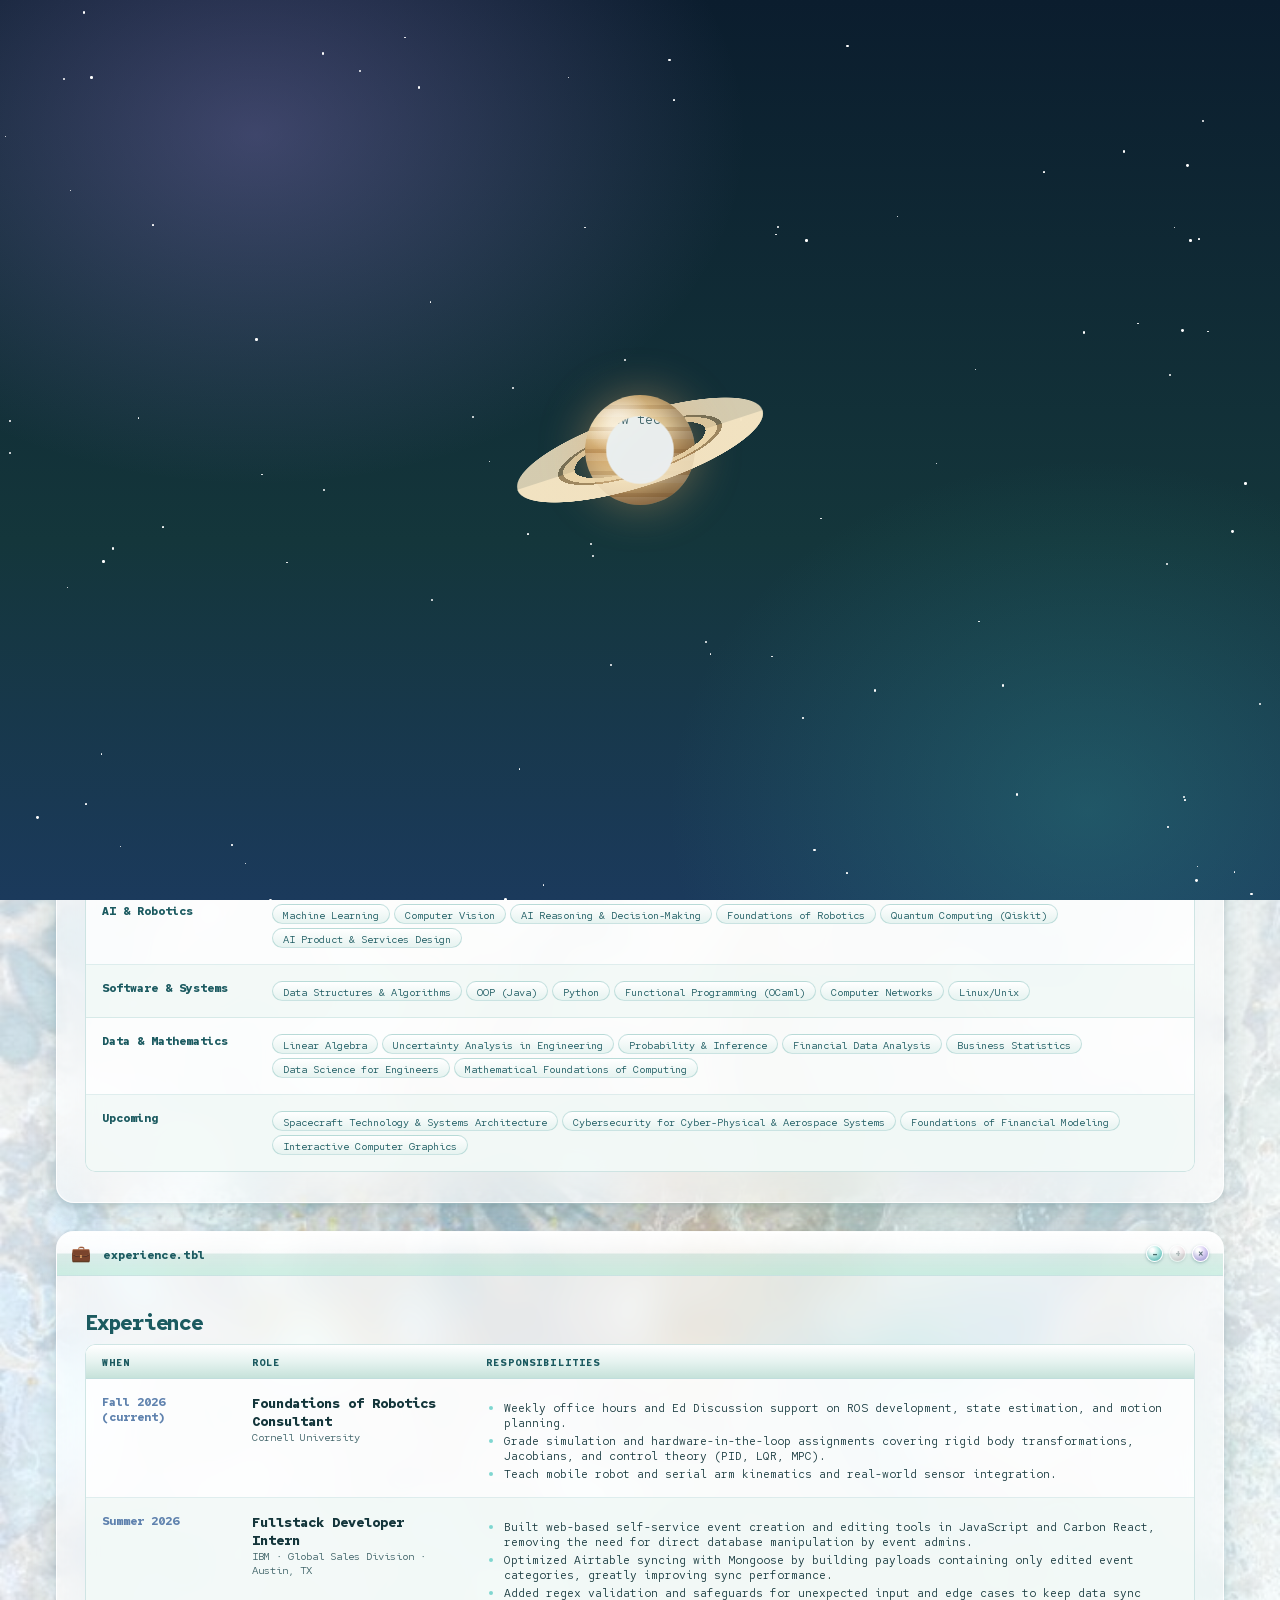
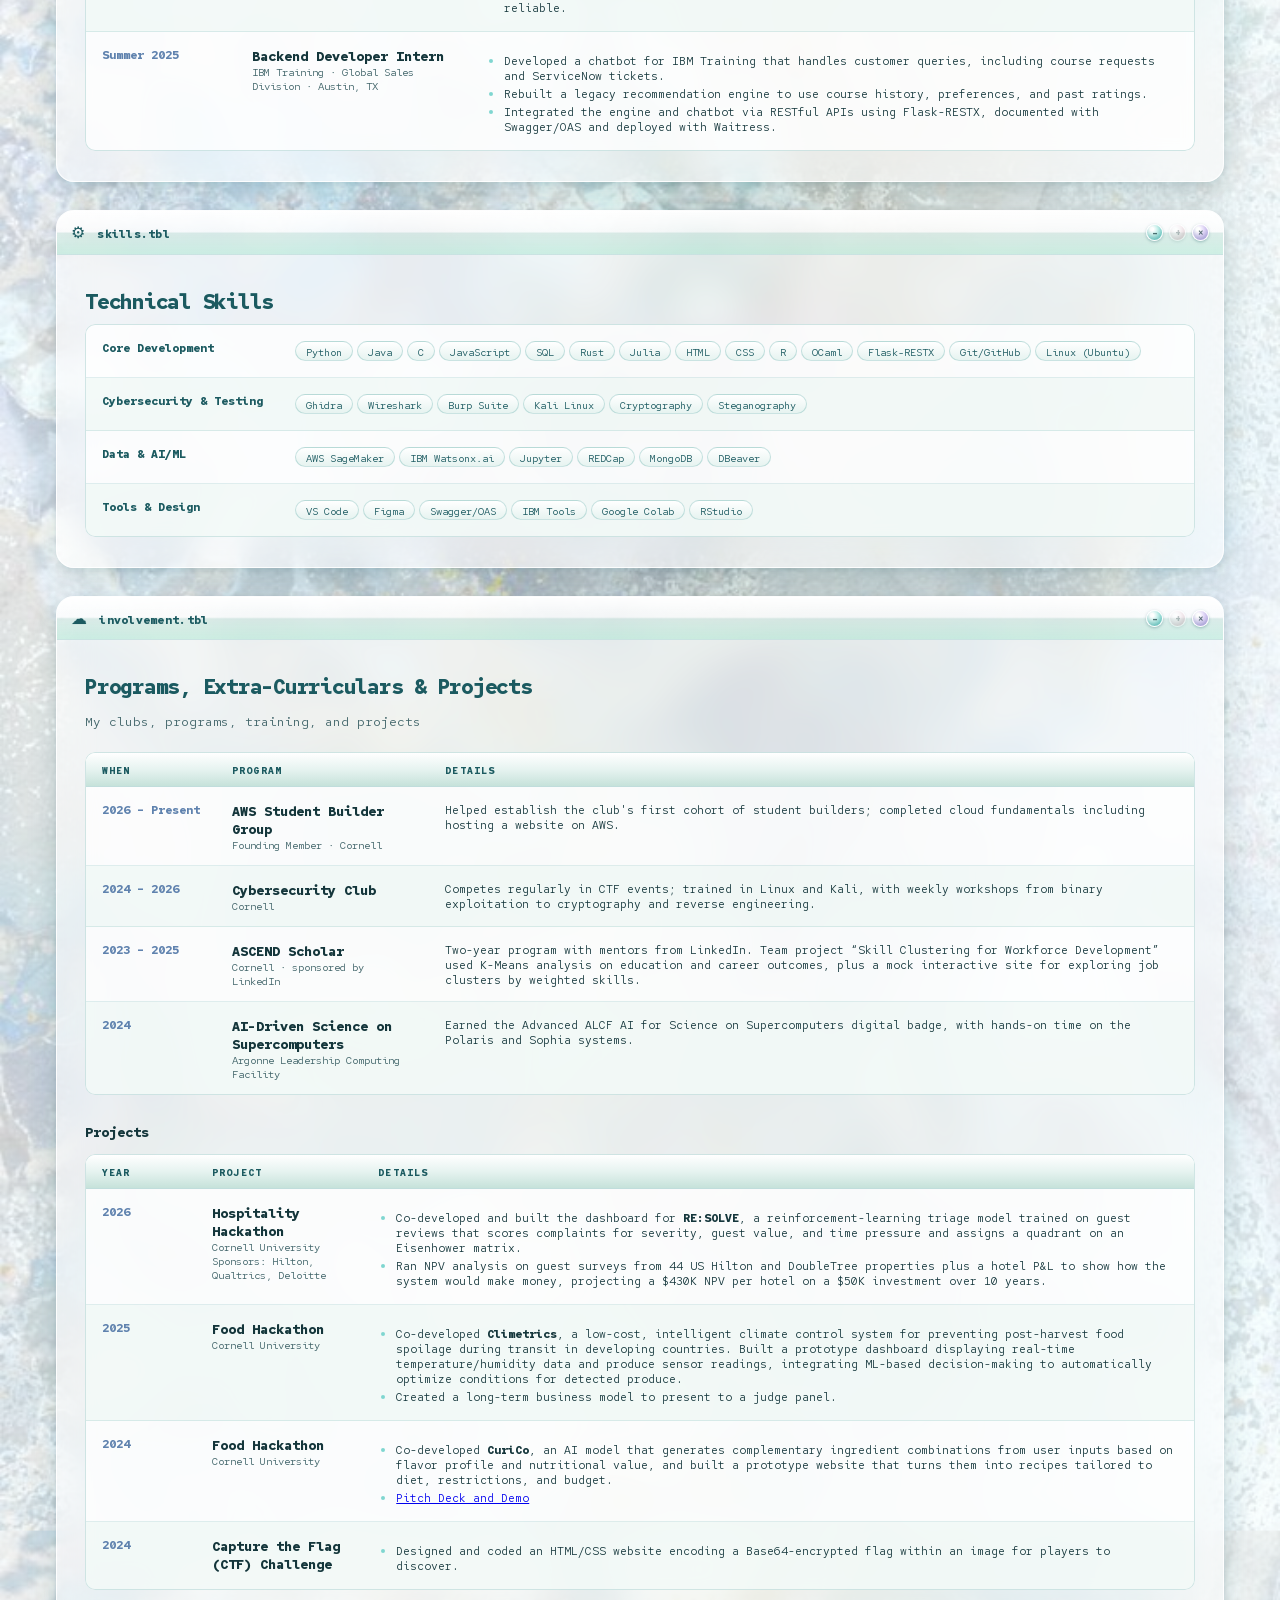
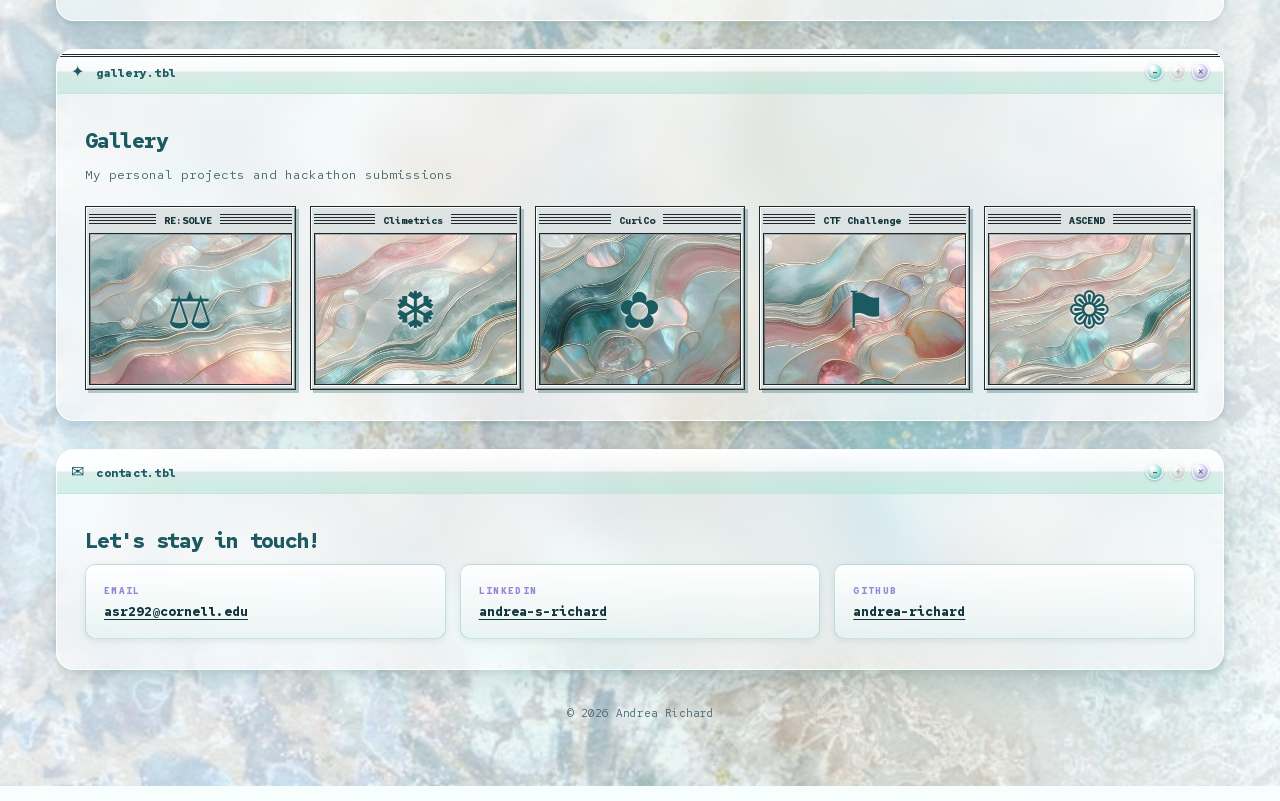
==== commit 9b561cdd: "spaceship animation - Added spaceship visual for fun" ====
--- a/index.html
+++ b/index.html
@@ -10,6 +10,17 @@
     <link rel="stylesheet" href="styles.css">
   </head>
   <body>
+    <!-- Intro: spaceship orbits (loading), lands on the planet, planet opens to the site -->
+    <div id="intro" class="intro" aria-hidden="true">
+      <div class="stars"></div>
+      <div class="stage">
+        <div class="planet"><div class="ring back"></div><div class="globe"></div><div class="ring front"></div></div>
+        <div class="orbit-path"></div>
+        <div class="ship"><svg viewBox="0 0 28 44" width="28" height="44"><path class="flame" d="M10 30 14 44 18 30z" fill="#F2B26B"/><path d="M14 2c6 6 8 14 8 24H6C6 16 8 8 14 2z" fill="#F7FFFE" stroke="#5F82AE" stroke-width="1.6" stroke-linejoin="round"/><path d="M6 20 1 32l5-2zM22 20l5 12-5-2z" fill="#F4A6B8" stroke="#5F82AE" stroke-width="1.4" stroke-linejoin="round"/><circle cx="14" cy="15" r="3.4" fill="#8EC5EE" stroke="#5F82AE" stroke-width="1.4"/><path d="M8 26h12v4H8z" fill="#C9B6F0" stroke="#5F82AE" stroke-width="1.4" stroke-linejoin="round"/></svg></div>
+      </div>
+      <div class="intro-text">searching for landing page<span class="dots"></span></div>
+    </div>
+
     <div class="bubbles" aria-hidden="true"><span></span><span></span><span></span><span></span><span></span></div>
   
     <!-- Desktop icons -->
@@ -412,6 +423,87 @@
     </dialog>
   
     <script>
+      // Intro animation: orbit while loading, spiral down, land, planet opens
+      (function () {
+        var intro = document.getElementById('intro');
+        if (!intro) return;
+        var reduce = window.matchMedia && matchMedia('(prefers-reduced-motion: reduce)').matches;
+        function finish() { intro.remove(); document.documentElement.classList.remove('intro-lock'); }
+        if (reduce) { finish(); return; }
+        document.documentElement.classList.add('intro-lock');
+
+        var starBox = intro.querySelector('.stars');
+        for (var i = 0; i < 90; i++) {
+          var st = document.createElement('i');
+          st.style.left = Math.random() * 100 + '%';
+          st.style.top = Math.random() * 100 + '%';
+          var sz = Math.random() * 2 + 1;
+          st.style.width = st.style.height = sz + 'px';
+          st.style.animationDelay = (-Math.random() * 4) + 's';
+          starBox.appendChild(st);
+        }
+
+        var ship = intro.querySelector('.ship');
+        var planet = intro.querySelector('.planet');
+        var path = intro.querySelector('.orbit-path');
+        var text = intro.querySelector('.intro-text');
+        var loaded = document.readyState === 'complete';
+        if (!loaded) window.addEventListener('load', function () { loaded = true; });
+
+        var MIN_ORBIT = 1500, DESCEND = 900, LAND = 500, OPEN = 750;
+        var R, pr;
+        function measure() {
+          pr = planet.offsetWidth / 2;
+          R = Math.max(Math.min(innerWidth, innerHeight) * 0.3, pr + 60);
+          path.style.width = path.style.height = (R * 2) + 'px';
+        }
+        measure();
+        addEventListener('resize', measure);
+
+        var ease = function (t) { return t < .5 ? 2 * t * t : 1 - Math.pow(-2 * t + 2, 2) / 2; };
+        var angle = -Math.PI / 2, last = performance.now(), start = last;
+        var phase = 'orbit', phaseStart = last, skipped = false;
+        intro.addEventListener('click', function () { skipped = true; });
+
+        function place(a, r, scale) {
+          var x = Math.cos(a) * r, y = Math.sin(a) * r;
+          ship.style.transform = 'translate(' + x + 'px,' + y + 'px) rotate(' + (a * 180 / Math.PI + 180) + 'deg) scale(' + scale + ')';
+        }
+        function setHole(r) {
+          var m = 'radial-gradient(circle at 50% 50%, transparent ' + r + 'px, #000 ' + (r + 1.5) + 'px)';
+          intro.style.webkitMaskImage = intro.style.maskImage = m;
+        }
+
+        function frame(now) {
+          var dt = Math.min(now - last, 50); last = now;
+          var t = now - phaseStart;
+          if (skipped && phase !== 'open') {
+            phase = 'open'; phaseStart = now; t = 0;
+            ship.style.opacity = 0; text.classList.add('hide'); path.classList.add('hide');
+          }
+
+          if (phase === 'orbit') {
+            angle += dt * 0.0042;
+            place(angle, R, 1);
+            if (now - start > MIN_ORBIT && loaded) { phase = 'descend'; phaseStart = now; text.textContent = 'got it!'; path.classList.add('hide'); }
+          } else if (phase === 'descend') {
+            
+            var k = Math.min(t / DESCEND, 1), e = ease(k);
+            angle += dt * (0.0042 - 0.0022 * e);
+            place(angle, R + (pr * 0.78 - R) * e, 1 - 0.65 * e);
+            if (k >= 1) { phase = 'land'; phaseStart = now; ship.classList.add('landed'); planet.classList.add('thud'); }
+          } else if (phase === 'land') {
+            if (t >= LAND) { phase = 'open'; phaseStart = now; ship.style.opacity = 0; text.classList.add('hide'); }
+          } else if (phase === 'open') {
+            var k2 = Math.min(t / OPEN, 1), maxR = Math.hypot(innerWidth, innerHeight) / 2 + 20;
+            setHole(pr * 0.6 + (maxR - pr * 0.6) * k2 * k2 * k2);
+            if (k2 >= 1) { finish(); return; }
+          }
+          requestAnimationFrame(frame);
+        }
+        requestAnimationFrame(frame);
+      })();
+
       // Project gallery popup with embedded work
       (function () {
         var dlg = document.getElementById('viewer');
--- a/styles.css
+++ b/styles.css
@@ -635,3 +635,66 @@
   color: var(--teal-deep);
   text-shadow: 0 0 14px rgba(255,255,255,.95), 0 2px 0 rgba(255,255,255,.6);
 }
+
+/* ==========================================================
+   Intro: spaceship orbits, lands on planet, planet opens
+   ========================================================== */
+html.intro-lock, html.intro-lock body { overflow: hidden; }
+.intro {
+  position: fixed; inset: 0; z-index: 1000; cursor: none;
+  background:
+    radial-gradient(700px 500px at 20% 15%, rgba(154,134,214,.35), transparent 70%),
+    radial-gradient(600px 500px at 85% 90%, rgba(47,143,139,.35), transparent 70%),
+    linear-gradient(180deg, #0b1d2e, #14363B 60%, #1B3A5C);
+  overflow: hidden;
+}
+.stars i {
+  position: absolute; border-radius: 50%; background: #fff;
+  animation: twinkle 3s ease-in-out infinite;
+}
+@keyframes twinkle { 0%,100% { opacity: .25; } 50% { opacity: 1; } }
+
+.stage { position: absolute; left: 50%; top: 50%; width: 0; height: 0; }
+.planet {
+  --pd: clamp(110px, 18vmin, 100px);
+  position: absolute; left: calc(var(--pd) / -2); top: calc(var(--pd) / -2);
+  width: var(--pd); height: var(--pd);
+}
+.planet.thud { animation: thud .4s ease-out; }
+@keyframes thud { 40% { transform: scale(.94); } }
+.globe {
+  position: absolute; inset: 0; border-radius: 50%; overflow: hidden;
+  background:
+    radial-gradient(circle at 30% 24%, rgba(255,255,255,.55) 0 6%, rgba(255,255,255,0) 30%),
+    repeating-linear-gradient(180deg, rgba(255,255,255,0) 0 9%, rgba(150,105,55,.22) 9% 13%, rgba(255,255,255,.14) 13% 20%),
+    linear-gradient(180deg, #d9b67c 0%, #f0d9a8 28%, #d2a76a 52%, #ecd09a 76%, #c4965a 100%);
+  box-shadow: inset -16px -14px 30px rgba(60,35,15,.5), 0 0 46px rgba(242,178,107,.4);
+}
+.ring {
+  position: absolute; left: -70%; top: -70%; width: 240%; height: 240%; border-radius: 50%;
+  background: radial-gradient(closest-side, transparent 0 52%, rgba(236,214,170,.9) 52% 61%, rgba(190,155,105,.55) 61% 65%, rgba(246,230,196,.85) 65% 97%, transparent 98%);
+  transform: rotate(-18deg) scaleY(.28);
+  pointer-events: none;
+}
+.ring.front { clip-path: inset(50% 0 0 0); }
+
+.orbit-path {
+  position: absolute; left: 0; top: 0; transform: translate(-50%, -50%);
+  border-radius: 50%; border: 1px dashed rgba(255,255,255,.25);
+  transition: opacity .5s;
+}
+.orbit-path.hide { opacity: 0; }
+.ship { position: absolute; left: -14px; top: -22px; width: 28px; height: 44px; will-change: transform; transition: opacity .25s; }
+.ship svg { display: block; overflow: visible; filter: drop-shadow(0 0 6px rgba(255,255,255,.5)); }
+.ship .flame { transform-origin: 14px 30px; animation: flicker .12s linear infinite alternate; }
+.ship.landed .flame { opacity: 0; }
+@keyframes flicker { from { transform: scaleY(.7); } to { transform: scaleY(1.2); } }
+
+.intro-text {
+  position: absolute; left: 0; right: 0; bottom: 12vh; text-align: center;
+  font-family: var(--pixel); font-size: 1rem; letter-spacing: .12em; color: rgba(255,255,255,.85);
+  transition: opacity .5s;
+}
+.intro-text.hide { opacity: 0; }
+.intro-text .dots::after { content: ""; animation: dots 1.2s steps(4) infinite; }
+@keyframes dots { 0% { content: ""; } 25% { content: "."; } 50% { content: ".."; } 75% { content: "..."; } }
